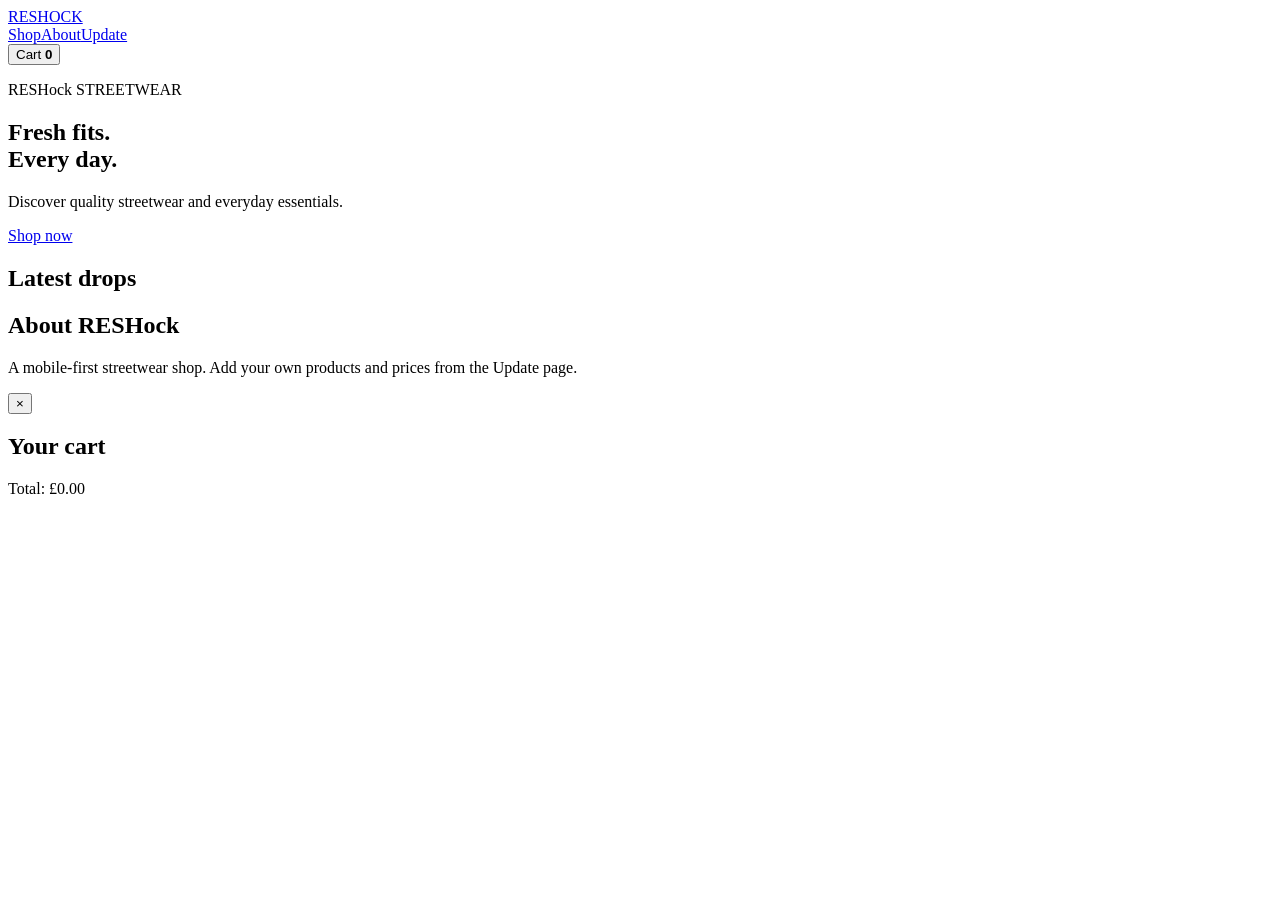
==== index.html @ 5722cc82 "Add files via upload" ====
<!doctype html>
<html lang="en">
<head>
<meta charset="utf-8"><meta name="viewport" content="width=device-width,initial-scale=1">
<title>RESHock — Streetwear</title><link rel="stylesheet" href="style.css">
</head>
<body>
<header><a class="logo" href="index.html">RESH<span>OCK</span></a><nav><a href="#shop">Shop</a><a href="#about">About</a><a href="admin.html">Update</a></nav><button id="cartBtn">Cart <b id="cartCount">0</b></button></header>
<main>
<section class="hero"><div><p class="eyebrow">RESHock STREETWEAR</p><h1>Fresh fits.<br>Every day.</h1><p>Discover quality streetwear and everyday essentials.</p><a class="button" href="#shop">Shop now</a></div></section>
<section id="shop" class="shop"><div class="section-head"><h2>Latest drops</h2><div id="filters"></div></div><div id="products" class="grid"></div></section>
<section id="about" class="about"><h2>About RESHock</h2><p>A mobile-first streetwear shop. Add your own products and prices from the Update page.</p></section>
</main>
<div id="cart" class="drawer"><button class="close" onclick="closeCart()">×</button><h2>Your cart</h2><div id="cartItems"></div><div class="total">Total: £<span id="total">0.00</span></div></div>
<script src="app.js"></script>
</body></html>
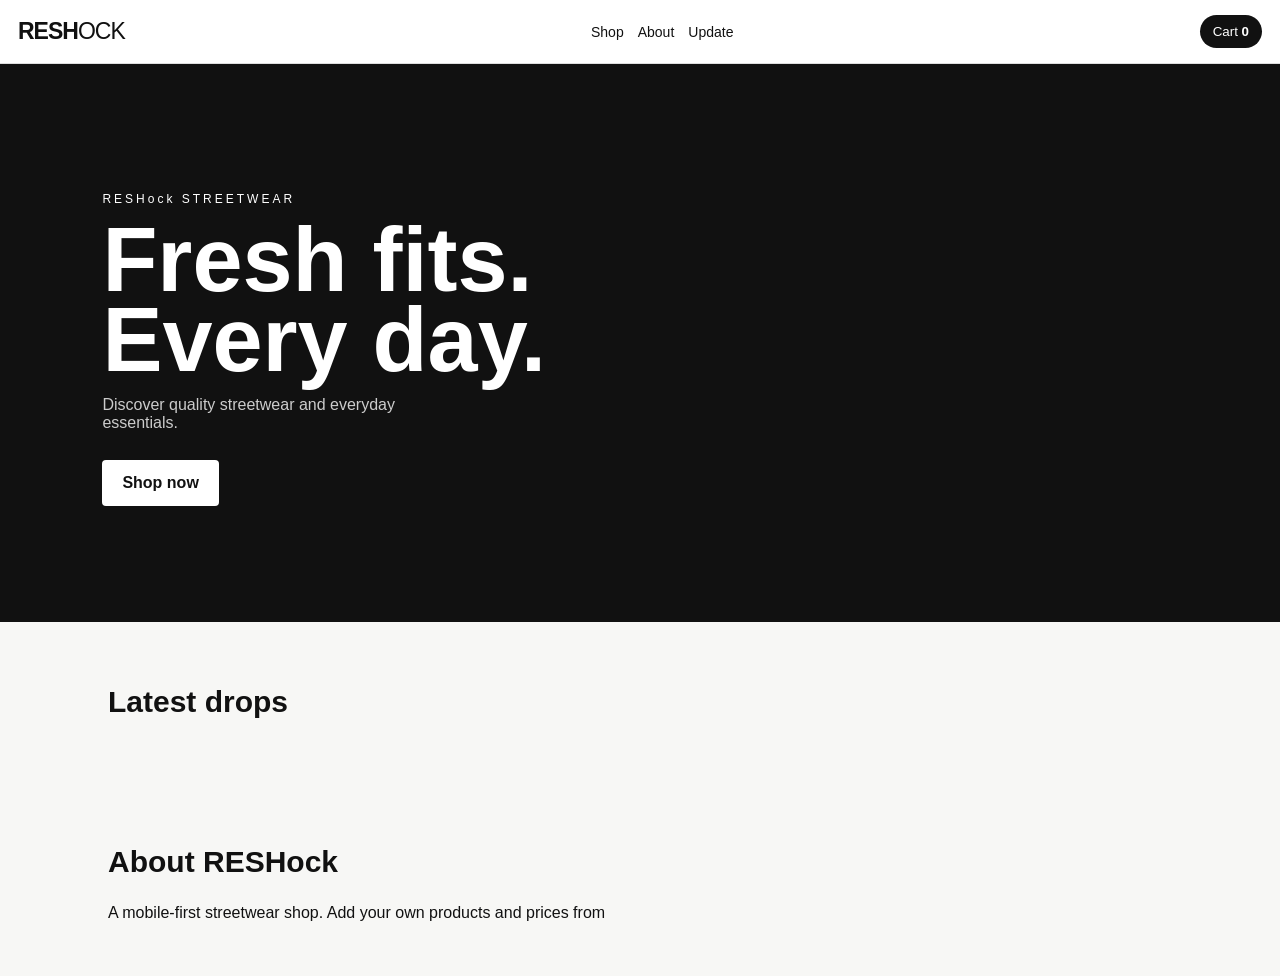
==== commit 66ce999c: "Update index.html Yes" ====
--- a/index.html
+++ b/index.html
@@ -9,8 +9,4 @@
 <main>
 <section class="hero"><div><p class="eyebrow">RESHock STREETWEAR</p><h1>Fresh fits.<br>Every day.</h1><p>Discover quality streetwear and everyday essentials.</p><a class="button" href="#shop">Shop now</a></div></section>
 <section id="shop" class="shop"><div class="section-head"><h2>Latest drops</h2><div id="filters"></div></div><div id="products" class="grid"></div></section>
-<section id="about" class="about"><h2>About RESHock</h2><p>A mobile-first streetwear shop. Add your own products and prices from the Update page.</p></section>
-</main>
-<div id="cart" class="drawer"><button class="close" onclick="closeCart()">×</button><h2>Your cart</h2><div id="cartItems"></div><div class="total">Total: £<span id="total">0.00</span></div></div>
-<script src="app.js"></script>
-</body></html>+<section id="about" class="about"><h2>About RESHock</h2><p>A mobile-first streetwear shop. Add your own products and prices from
--- a/style.css
+++ b/style.css
@@ -0,0 +1 @@
+*{box-sizing:border-box}body{margin:0;font-family:Arial,Helvetica,sans-serif;background:#f7f7f5;color:#111}header{height:64px;display:flex;align-items:center;justify-content:space-between;padding:0 18px;background:#fff;border-bottom:1px solid #ddd;position:sticky;top:0;z-index:5}.logo{font-size:23px;font-weight:900;letter-spacing:-1px;color:#111;text-decoration:none}.logo span{font-weight:400}nav{display:flex;gap:14px}nav a{color:#111;text-decoration:none;font-size:14px}header button{border:0;background:#111;color:#fff;border-radius:20px;padding:9px 13px}.hero{min-height:62vh;padding:80px 24px;display:flex;align-items:center;background:#111;color:#fff}.eyebrow{font-size:12px;letter-spacing:3px}.hero h1{font-size:clamp(48px,15vw,90px);line-height:.88;margin:15px 0}.hero p:not(.eyebrow){max-width:350px;color:#ccc}.button{display:inline-block;background:#fff;color:#111;border:0;padding:14px 20px;border-radius:4px;text-decoration:none;font-weight:700;margin-top:12px}.shop,.about,.admin{padding:38px 18px;max-width:1100px;margin:auto}.section-head{display:flex;justify-content:space-between;align-items:center}.section-head h2,.about h2{font-size:30px}.grid{display:grid;grid-template-columns:repeat(2,1fr);gap:12px}.card{background:#fff;border-radius:8px;overflow:hidden}.card img{width:100%;aspect-ratio:1;object-fit:cover;background:#ddd}.card-body{padding:12px}.card h3{margin:0 0 6px;font-size:15px}.price{font-weight:700}.card a{color:#111;text-decoration:none}.tag{font-size:11px;color:#777}.product-detail{max-width:900px;margin:auto;padding:18px}.product-detail img{width:100%;max-height:600px;object-fit:cover;border-radius:8px}.product-info{padding:20px 0}.product-info h1{font-size:34px}.drawer{position:fixed;right:-100%;top:0;width:min(390px,100%);height:100%;background:#fff;z-index:10;padding:22px;box-shadow:-5px 0 25px #0002;transition:.25s}.drawer.open{right:0}.close{float:right;border:0;background:none;font-size:32px}.cart-row{display:flex;justify-content:space-between;padding:14px 0;border-bottom:1px solid #ddd}.total{font-size:20px;font-weight:700;margin-top:20px}form{display:grid;gap:10px;margin:20px 0 40px}input,select,textarea{font:inherit;padding:13px;border:1px solid #ccc;border-radius:5px;background:#fff}textarea{min-height:100px}.admin .button{background:#111;color:#fff;width:max-content}.admin-item{background:#fff;padding:12px;margin:8px 0;display:flex;justify-content:space-between;gap:10px}.danger{padding:10px;border:1px solid #c00;background:#fff;color:#c00;border-radius:5px}.muted{color:#666}@media(min-width:700px){.grid{grid-template-columns:repeat(4,1fr)}.hero{padding-left:8vw}}\n
